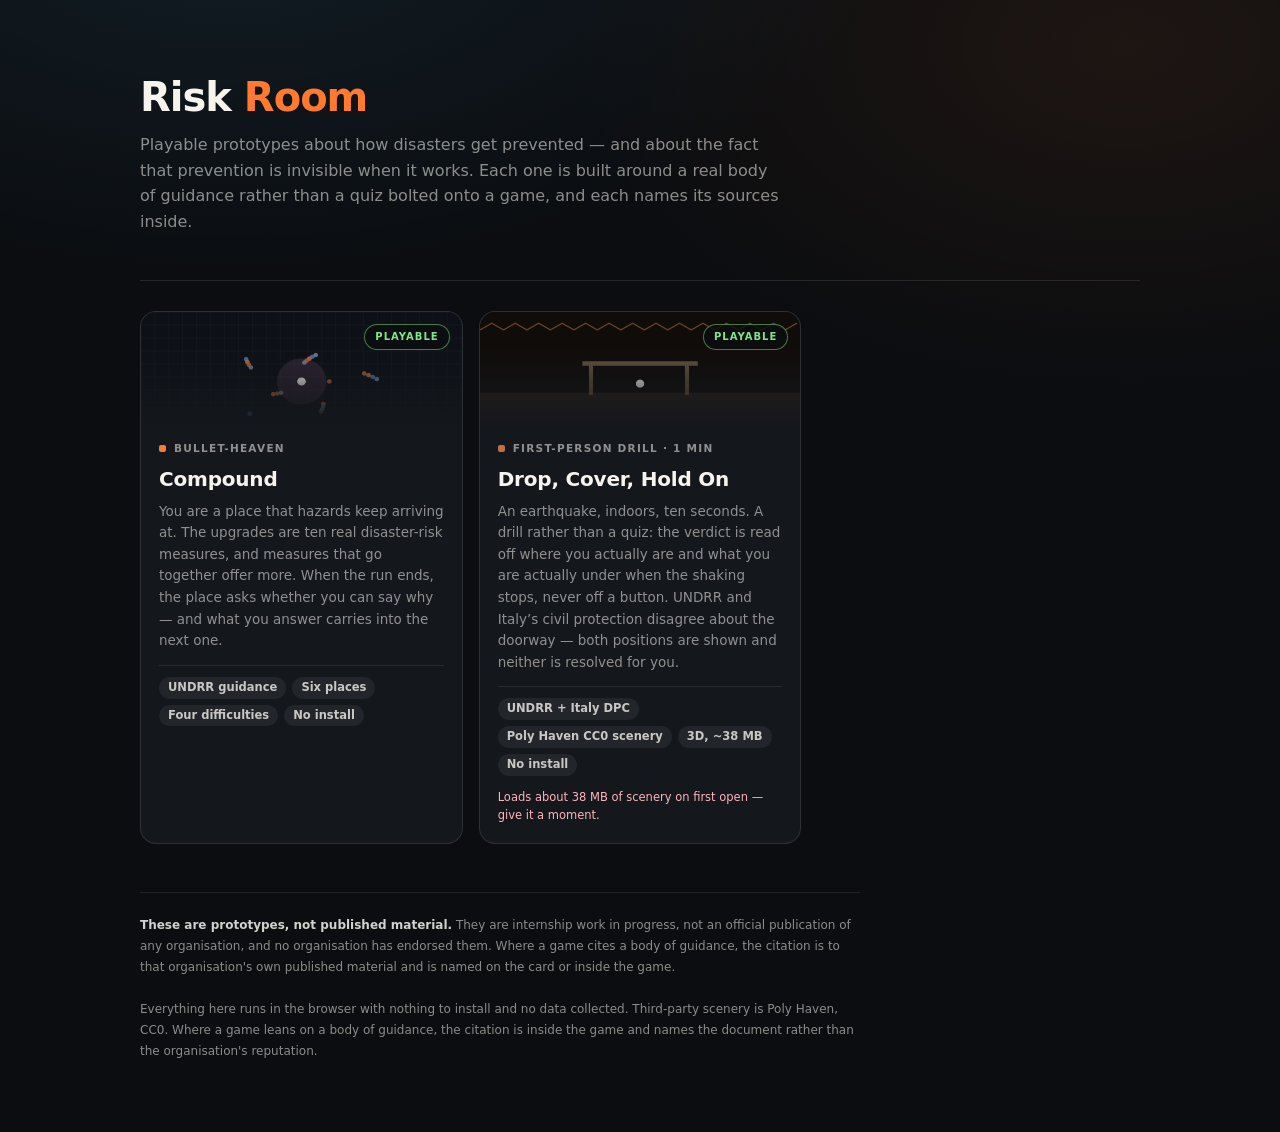
==== index.html @ edeb29f2 "risk room build 2026-09-03" ====
<!doctype html>
<html lang="en">
<head>
<meta charset="utf-8">
<meta name="viewport" content="width=device-width,initial-scale=1">
<title>Risk Room — playable prototypes</title>
<link rel="icon" href="data:,">
<!--
  The collection hub. One screen, one job: pick a game.

  Source of truth for this file is 04_Sandbox/EduGames/ in the workspace repo. The public
  site is a BUILD ARTIFACT assembled by build.ps1 and force-pushed to a throwaway repo —
  the same pattern Watershed used (03_Methodology/Deploy_GitHub_Pages.md). Nothing here is
  edited on the deployed side.

  Adding a game: one entry in GAMES below, one row in build.ps1's $GAMES list. Two kinds of
  row — a prebuilt file to copy, or a project to compile first (build.ps1 handles both).

  The hub itself stays self-contained: no dependencies, no assets, no external requests, and
  card art painted rather than loaded. The GAMES it points at do not have to be — the quake
  prototype ships 38 MB of Poly Haven CC0 scenery, which is fine because that licence permits
  redistribution and it was verified first-hand (ASSET_MANIFEST.md, 2026-08-14).

  Self-contained: no dependencies, no assets, no external requests. Same rule as the games.
-->
<style>
  :root{ --ink:#0b0d10; --paper:#f7f4ee; --accent:#ff7a2f; --dim:rgba(247,244,238,.55) }
  *{box-sizing:border-box;margin:0;padding:0}
  html,body{min-height:100%;background:var(--ink);overflow-x:hidden}
  body{font:15px/1.55 -apple-system,BlinkMacSystemFont,"Segoe UI",system-ui,sans-serif;
    color:var(--paper);padding:0 20px 70px;
    background:
      radial-gradient(1100px 620px at 18% -8%, rgba(87,199,255,.09), transparent 60%),
      radial-gradient(900px 560px at 88% 4%, rgba(255,122,47,.08), transparent 62%),
      var(--ink)}
  .wrap{max-width:1000px;margin:0 auto}

  header{padding:76px 0 12px}
  h1{font-size:40px;letter-spacing:-.025em;font-weight:800;line-height:1.05}
  h1 span{color:var(--accent)}
  .sub{font-size:16px;color:var(--dim);margin-top:14px;max-width:640px;line-height:1.6}
  .rule{height:1px;background:rgba(255,255,255,.10);margin:34px 0 30px}

  /* min(300px,100%) rather than 300px: a fixed minimum cannot shrink, so on a 320px phone
     the track stayed 300 wide, the body padding pushed it past the edge and the page
     scrolled sideways. This lets the track collapse to the container on narrow screens. */
  .grid{display:grid;gap:16px;grid-template-columns:repeat(auto-fill,minmax(min(300px,100%),1fr))}
  .card{display:block;text-decoration:none;color:inherit;position:relative;
    background:#14171c;border:1px solid rgba(255,255,255,.11);border-radius:16px;
    overflow:hidden;transition:transform .12s,border-color .12s,background .12s}
  a.card:hover{transform:translateY(-4px);border-color:var(--accent);background:#191d23}
  .card.soon{opacity:.62}
  .art{height:112px;position:relative;overflow:hidden}
  .art canvas{display:block;width:100%;height:100%}
  .art::after{content:'';position:absolute;inset:0;
    background:linear-gradient(180deg,rgba(20,23,28,0) 30%,rgba(20,23,28,.96) 100%)}
  .body{padding:16px 18px 18px}
  .tag{font-size:10.5px;font-weight:800;letter-spacing:.12em;text-transform:uppercase;
    color:var(--dim);display:flex;gap:8px;align-items:center;margin-bottom:7px}
  .tag i{width:7px;height:7px;border-radius:2px;font-style:normal;flex:none}
  h2{font-size:20px;letter-spacing:-.01em;margin-bottom:6px}
  .card p{font-size:13.5px;color:var(--dim);line-height:1.6}
  .meta{margin-top:13px;padding-top:11px;border-top:1px solid rgba(255,255,255,.09);
    font-size:11.5px;color:var(--dim);display:flex;flex-wrap:wrap;gap:6px}
  .meta b{font-weight:700;padding:2px 9px;border-radius:99px;background:rgba(255,255,255,.08);
    color:var(--paper);opacity:.8}
  .note{margin-top:12px;font-size:11.5px;line-height:1.6;color:#ffb3ba}

  .badge{position:absolute;top:12px;right:12px;z-index:2;font-size:10px;font-weight:800;
    letter-spacing:.1em;text-transform:uppercase;padding:4px 10px;border-radius:99px;
    background:rgba(11,13,16,.82);border:1px solid rgba(255,255,255,.2)}
  .badge.play{color:#7ee787;border-color:rgba(126,231,135,.5)}
  .badge.local{color:#ffd166;border-color:rgba(255,209,102,.45)}

  footer{margin-top:48px;padding-top:22px;border-top:1px solid rgba(255,255,255,.09);
    font-size:12px;color:var(--dim);line-height:1.75;max-width:720px}
  footer b{color:var(--paper);opacity:.85;font-weight:700}
  @media (max-width:600px){
    body{padding:0 14px 48px}
    header{padding:44px 0 10px}
    h1{font-size:28px}
    .sub{font-size:14px}
    .rule{margin:24px 0 22px}
    .art{height:92px}
    h2{font-size:18px}
    footer{font-size:11.5px}
  }
</style>
</head>
<body>
<div class="wrap">
  <header>
    <h1>Risk <span>Room</span></h1>
    <p class="sub">Playable prototypes about how disasters get prevented — and about the fact
      that prevention is invisible when it works. Each one is built around a real body of
      guidance rather than a quiz bolted onto a game, and each names its sources inside.</p>
  </header>
  <div class="rule"></div>
  <div class="grid" id="grid"></div>

  <footer>
    <b>These are prototypes, not published material.</b> They are internship work in
    progress, not an official publication of any organisation, and no organisation has
    endorsed them. Where a game cites a body of guidance, the citation is to that
    organisation's own published material and is named on the card or inside the game.<br><br>
    Everything here runs in the browser with nothing to install and no data collected.
    Third-party scenery is Poly Haven, CC0. Where a game leans on a body of guidance, the
    citation is inside the game and names the document rather than the organisation's
    reputation.
  </footer>
</div>

<script>
(() => {
'use strict'
// One entry per game. `href` is relative because the deployed layout is assembled by
// build.ps1 into exactly this shape; `art` paints the card header so the hub needs no
// image files, same constraint the games hold themselves to.
const GAMES = [
  {
    id: 'compound', href: 'compound/index.html', status: 'play',
    kind: 'Bullet-heaven', col: '#ff7a2f',
    title: 'Compound',
    desc: 'You are a place that hazards keep arriving at. The upgrades are ten real ' +
          'disaster-risk measures, and measures that go together offer more. When the run ' +
          'ends, the place asks whether you can say why — and what you answer carries into ' +
          'the next one.',
    meta: ['UNDRR guidance', 'Six places', 'Four difficulties', 'No install'],
    art: 'compound',
  },
  {
    id: 'quake', href: 'quake/index.html', status: 'play',
    kind: 'First-person drill · 1 min', col: '#c2703f',
    title: 'Drop, Cover, Hold On',
    desc: 'An earthquake, indoors, ten seconds. A drill rather than a quiz: the verdict is ' +
          'read off where you actually are and what you are actually under when the shaking ' +
          'stops, never off a button. UNDRR and Italy\u2019s civil protection disagree about ' +
          'the doorway — both positions are shown and neither is resolved for you.',
    meta: ['UNDRR + Italy DPC', 'Poly Haven CC0 scenery', '3D, ~38 MB', 'No install'],
    note: 'Loads about 38 MB of scenery on first open — give it a moment.',
    art: 'quake',
  },
]

// --- card art, painted rather than loaded -------------------------------------------
// Each one is a glance at the game it fronts: hazards arriving from every side, and a room
// with the table you are supposed to get under.
const PAINT = {
  compound (g, W, H) {
    g.fillStyle = '#0d1117'; g.fillRect(0, 0, W, H)
    g.strokeStyle = 'rgba(255,255,255,.05)'
    for (let x = 0; x < W; x += 26) { g.beginPath(); g.moveTo(x, 0); g.lineTo(x, H); g.stroke() }
    for (let y = 0; y < H; y += 26) { g.beginPath(); g.moveTo(0, y); g.lineTo(W, y); g.stroke() }
    const cx = W / 2, cy = H * 0.62
    g.fillStyle = 'rgba(255,157,226,.13)'
    g.beginPath(); g.arc(cx, cy, 46, 0, 6.283); g.fill()
    const cols = ['#c2703f', '#7f8ea3', '#4f86c6', '#e8763a']
    for (let i = 0; i < 22; i++) {
      const a = i * 1.618 * 3.1, d = 52 + (i * 37 % 96)
      g.fillStyle = cols[i % cols.length]
      g.globalAlpha = .85
      g.beginPath(); g.arc(cx + Math.cos(a) * d, cy + Math.sin(a) * d * .62, 4.4, 0, 6.283); g.fill()
    }
    g.globalAlpha = 1
    g.fillStyle = '#f7f4ee'
    g.beginPath(); g.arc(cx, cy, 8, 0, 6.283); g.fill()
  },
  quake (g, W, H) {
    g.fillStyle = '#100c0a'; g.fillRect(0, 0, W, H)
    g.fillStyle = 'rgba(140,110,80,.22)'
    g.fillRect(0, H * .72, W, H * .28)
    g.fillStyle = 'rgba(190,160,120,.5)'
    g.fillRect(W * .32, H * .44, W * .36, 9)
    g.fillRect(W * .34, H * .48, 8, H * .26)
    g.fillRect(W * .64, H * .48, 8, H * .26)
    g.fillStyle = '#f7f4ee'
    g.beginPath(); g.arc(W * .5, H * .64, 8, 0, 6.283); g.fill()
    g.strokeStyle = 'rgba(196,120,70,.5)'; g.lineWidth = 2.5
    g.beginPath()
    let y = H * .16
    for (let x = 0; x <= W; x += 22) { g.lineTo(x, y); y = y === H * .16 ? H * .1 : H * .16 }
    g.stroke()
  },
}

const grid = document.getElementById('grid')
for (const G of GAMES) {
  const el = document.createElement(G.href ? 'a' : 'div')
  el.className = 'card' + (G.href ? '' : ' soon')
  if (G.href) el.href = G.href
  el.innerHTML =
    `<div class="badge ${G.status === 'play' ? 'play' : 'local'}">` +
      `${G.status === 'play' ? 'Playable' : 'Local only'}</div>` +
    `<div class="art"><canvas width="600" height="224"></canvas></div>` +
    `<div class="body">` +
      `<div class="tag"><i style="background:${G.col}"></i>${G.kind}</div>` +
      `<h2>${G.title}</h2><p>${G.desc}</p>` +
      `<div class="meta">${G.meta.map(m => `<b>${m}</b>`).join('')}</div>` +
      (G.note ? `<div class="note">${G.note}</div>` : '') +
    `</div>`
  grid.appendChild(el)
  const cv = el.querySelector('canvas')
  PAINT[G.art](cv.getContext('2d'), cv.width, cv.height)
}
})()
</script>
</body>
</html>
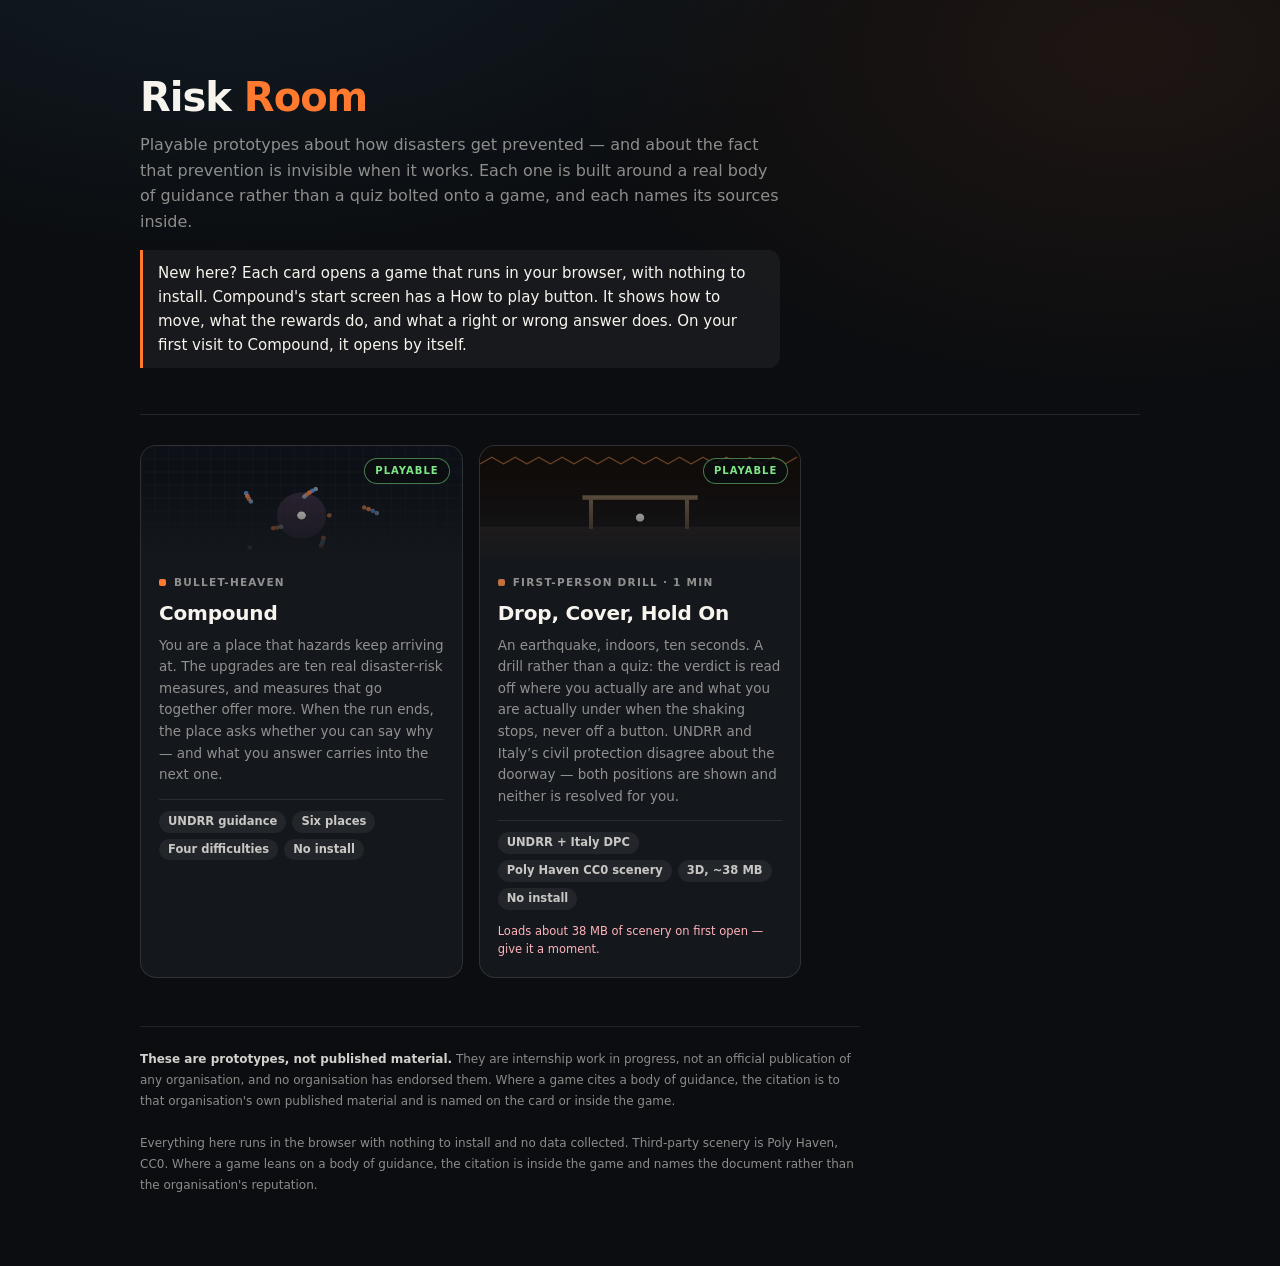
==== commit 2247a9df: "risk room build 2026-09-14" ====
--- a/index.html
+++ b/index.html
@@ -40,6 +40,12 @@
   h1 span{color:var(--accent)}
   .sub{font-size:16px;color:var(--dim);margin-top:14px;max-width:640px;line-height:1.6}
   .rule{height:1px;background:rgba(255,255,255,.10);margin:34px 0 30px}
+  /* New-here block (2026-09-14, accessibility feedback): the first thing someone who has never
+     played a browser game reads. Same measure as .sub, full ink instead of dim, and an accent
+     edge so it is found by shape as well as by colour. */
+  .new{font-size:15px;color:var(--paper);margin-top:16px;max-width:640px;line-height:1.6;
+    padding:11px 15px;border-left:3px solid var(--accent);border-radius:0 12px 12px 0;
+    background:rgba(255,255,255,.05)}
 
   /* min(300px,100%) rather than 300px: a fixed minimum cannot shrink, so on a 320px phone
      the track stayed 300 wide, the body padding pushed it past the edge and the page
@@ -80,6 +86,7 @@
     header{padding:44px 0 10px}
     h1{font-size:28px}
     .sub{font-size:14px}
+    .new{font-size:14px;padding:10px 12px}
     .rule{margin:24px 0 22px}
     .art{height:92px}
     h2{font-size:18px}
@@ -94,6 +101,7 @@
     <p class="sub">Playable prototypes about how disasters get prevented — and about the fact
       that prevention is invisible when it works. Each one is built around a real body of
       guidance rather than a quiz bolted onto a game, and each names its sources inside.</p>
+    <p class="new">New here? Each card opens a game that runs in your browser, with nothing to install. Compound's start screen has a How to play button. It shows how to move, what the rewards do, and what a right or wrong answer does. On your first visit to Compound, it opens by itself.</p>
   </header>
   <div class="rule"></div>
   <div class="grid" id="grid"></div>
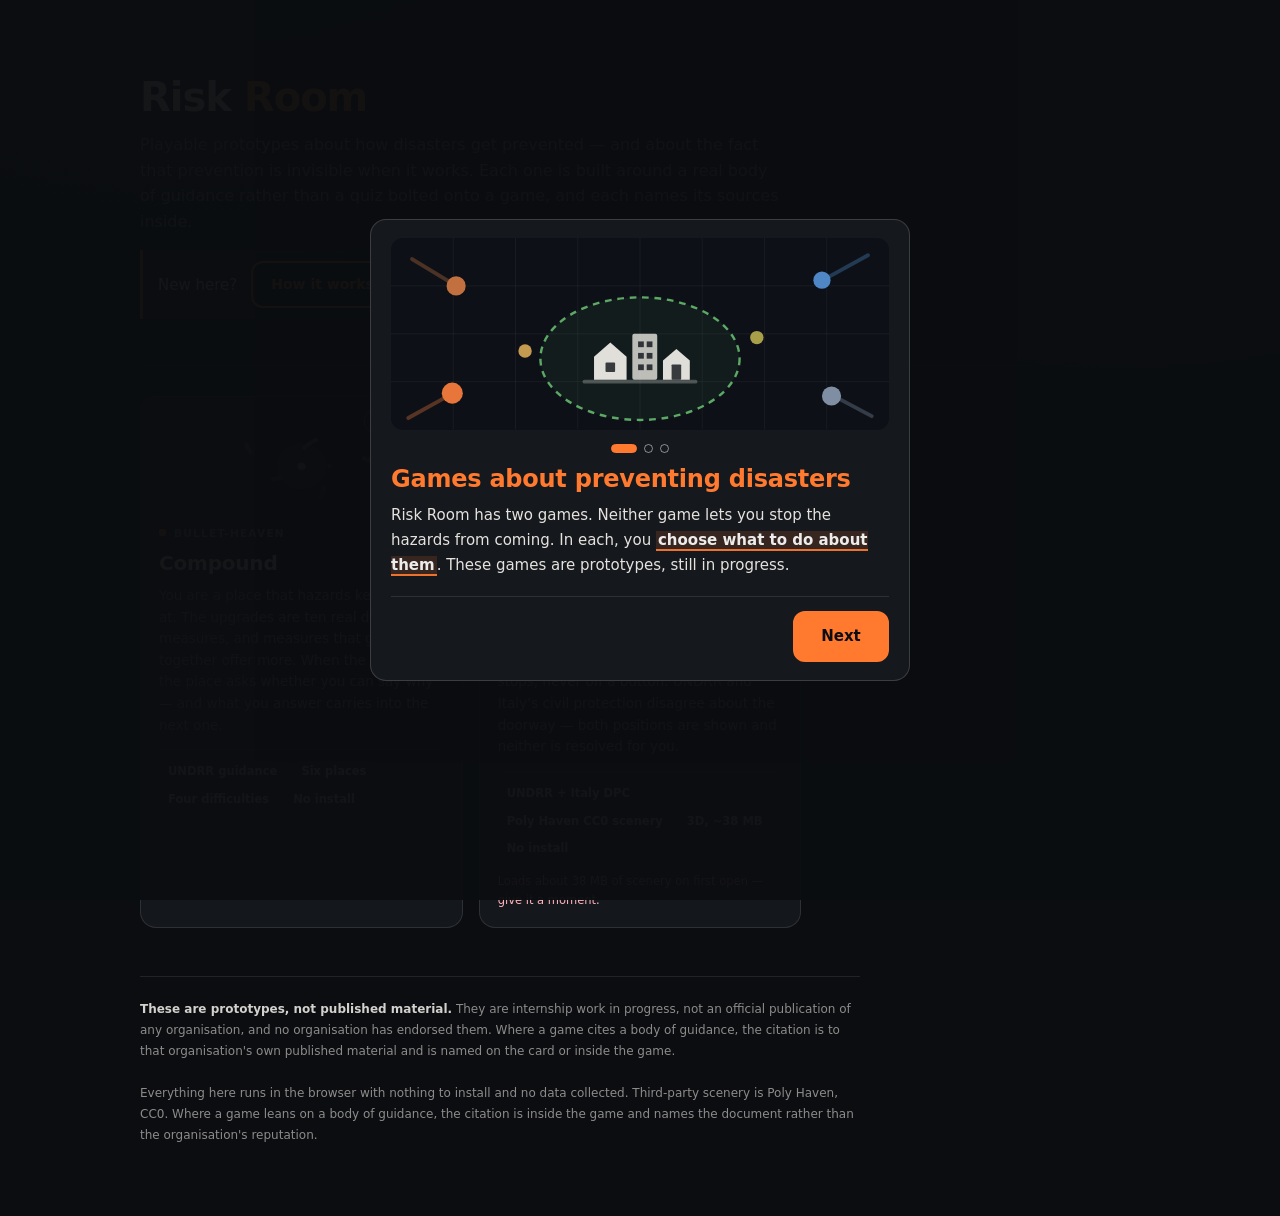
==== commit c143c08d: "risk room build 2026-09-25 (3): hub first-visit intro (three steps, a header button that reopens it)" ====
--- a/index.html
+++ b/index.html
@@ -46,6 +46,61 @@
   .new{font-size:15px;color:var(--paper);margin-top:16px;max-width:640px;line-height:1.6;
     padding:11px 15px;border-left:3px solid var(--accent);border-radius:0 12px 12px 0;
     background:rgba(255,255,255,.05)}
+  /* The intro (2026-09-25): the New-here box now holds one short line and the button that opens the
+     intro again (user decision). A row that wraps under the line on a narrow screen. The button is
+     Compound's How to play button: an accent outline, so it reads as a button by shape too. */
+  .new.introrow{display:flex;flex-wrap:wrap;align-items:center;gap:8px 14px}
+  .introbtn{font:inherit;font-size:14px;font-weight:800;min-height:44px;padding:10px 18px;border-radius:12px;
+    cursor:pointer;color:var(--accent);background:transparent;border:2px solid var(--accent)}
+  .introbtn:hover{background:rgba(255,122,47,.12)}
+
+  /* The intro popup: Compound's How to play panel (Survivors_Proto/index.html, the onboarding CSS),
+     so the site reads as one thing. A direct child of body, over everything; the page behind is inert
+     while it is open and does not scroll. The [hidden] rules are needed because a display:flex rule
+     would otherwise beat the attribute. Nothing is told apart by colour alone: the current step dot is
+     also wider, and the main button is also filled. */
+  html.introopen{overflow:hidden}
+  #intro{position:fixed;inset:0;z-index:50;display:flex;align-items:flex-start;justify-content:center;
+    overflow-y:auto;overscroll-behavior:contain;padding:20px 16px;background:rgba(11,13,16,.96)}
+  #intro[hidden],.introart[hidden],#intro-new[hidden]{display:none}
+  .intropanel{width:100%;max-width:540px;margin:auto;padding:18px 20px 0;border-radius:16px;
+    background:#15181d;border:1px solid rgba(255,255,255,.16)}
+  .introart svg{display:block;width:100%;height:auto;border-radius:12px;background:#0d1117}
+  .introdots{display:flex;gap:7px;justify-content:center;align-items:center;margin:14px 0 12px}
+  .introdots i{display:block;width:9px;height:9px;border-radius:99px;border:1.5px solid rgba(255,255,255,.5)}
+  .introdots i.on{width:26px;background:var(--accent);border-color:var(--accent)}
+  #intro-t{font-size:24px;line-height:1.2;letter-spacing:-.01em;margin:0 0 10px;color:var(--accent)}
+  #intro-t:focus{outline:none}
+  #intro-p{font-size:15px;line-height:1.65;opacity:.92}
+  #intro-p b{font-weight:800;color:#fff;background:rgba(255,122,47,.16);
+    border-bottom:2px solid var(--accent);padding:0 2px}
+  /* The button row sticks to the bottom of the scrolling layer, so the buttons are reachable on a
+     short phone screen without scrolling past the picture first. */
+  .introbar{position:sticky;bottom:0;display:flex;flex-wrap:wrap;gap:10px;justify-content:space-between;
+    align-items:center;margin-top:18px;padding:14px 0 18px;background:#15181d;
+    border-top:1px solid rgba(255,255,255,.10)}
+  .introbar span{display:flex;gap:10px;flex-wrap:wrap;margin-left:auto}
+  .introbar button{font:inherit;font-size:15px;font-weight:800;min-height:48px;min-width:96px;
+    padding:12px 20px;border-radius:12px;cursor:pointer;color:var(--paper);background:transparent;
+    border:1px solid rgba(255,255,255,.28)}
+  .introbar button#intro-next{background:var(--accent);border:2px solid var(--accent);color:#0b0d10}
+  .introbar button:focus-visible,.introbtn:focus-visible{outline:3px solid #fff;outline-offset:2px}
+  /* A short screen, such as a phone on its side: at full size the picture pushed the title under the
+     button row (measured at 667x375). The picture shrinks instead, so the words start above the row. */
+  @media (max-height:500px){
+    #intro{padding-top:10px;padding-bottom:10px}
+    .introart svg{height:88px}
+    .introdots{margin:8px 0}
+  }
+  /* Shorter still, as on most phones held on their side (at 667x375 the last line of the longest step
+     sat under the button row, and at 568x320 under three lines were left for the words), and on a small
+     upright phone with its browser bars showing (about 320x460): the picture goes, the words stay. */
+  @media (max-height:480px){
+    .introart svg{display:none}
+  }
+  /* Read by screen readers, not shown: the step position inside the step title. */
+  .sr{position:absolute;width:1px;height:1px;margin:-1px;padding:0;overflow:hidden;clip:rect(0 0 0 0);
+    white-space:nowrap;border:0}
 
   /* min(300px,100%) rather than 300px: a fixed minimum cannot shrink, so on a 320px phone
      the track stayed 300 wide, the body padding pushed it past the edge and the page
@@ -87,6 +142,11 @@
     h1{font-size:28px}
     .sub{font-size:14px}
     .new{font-size:14px;padding:10px 12px}
+    #intro{padding:12px 10px}
+    .intropanel{padding:14px 14px 0}
+    #intro-t{font-size:20px}
+    #intro-p{font-size:14.5px}
+    .introbar button{flex:1 1 auto}
     .rule{margin:24px 0 22px}
     .art{height:92px}
     h2{font-size:18px}
@@ -101,7 +161,7 @@
     <p class="sub">Playable prototypes about how disasters get prevented — and about the fact
       that prevention is invisible when it works. Each one is built around a real body of
       guidance rather than a quiz bolted onto a game, and each names its sources inside.</p>
-    <p class="new">New here? Each card opens a game that runs in your browser, with nothing to install. Compound's start screen has a How to play button. It shows how to move, what the rewards do, and what a right or wrong answer does. On your first visit to Compound, it opens by itself.</p>
+    <p class="new introrow"><span id="intro-new"></span><button id="intro-open" class="introbtn" type="button"></button></p>
   </header>
   <div class="rule"></div>
   <div class="grid" id="grid"></div>
@@ -116,6 +176,112 @@
     citation is inside the game and names the document rather than the organisation's
     reputation.
   </footer>
+</div>
+
+<!-- The intro (2026-09-25; records in hub_intro_2026-09-25/). Three steps: what Risk Room is
+     about, the games, how it works. Every word in it is filled in from INTRO_COPY in the script. The
+     pictures are decoration for the words beside them, carry no words, and are hidden from screen readers. -->
+<div id="intro" hidden role="dialog" aria-modal="true" aria-labelledby="intro-t" aria-describedby="intro-p">
+  <div class="intropanel">
+    <div class="introart" id="introart0" hidden>
+      <svg viewBox="0 0 520 200" aria-hidden="true" focusable="false">
+        <path d="M0 50H520M0 100H520M0 150H520M65 0V200M130 0V200M195 0V200M260 0V200M325 0V200M390 0V200M455 0V200" stroke="rgba(255,255,255,.05)"/>
+        <!-- a place, a dashed ring around it, and hazards arriving from every side -->
+        <ellipse cx="260" cy="126" rx="104" ry="64" fill="rgba(126,231,135,.05)" stroke="#7ee787" stroke-opacity=".7" stroke-width="2.5" stroke-dasharray="7 6"/>
+        <rect x="200" y="148" width="120" height="4" rx="2" fill="rgba(247,244,238,.25)"/>
+        <path d="M212 148V124l17-15 17 15v24z" fill="#f7f4ee" fill-opacity=".9"/>
+        <rect x="252" y="100" width="26" height="48" rx="2" fill="#f7f4ee" fill-opacity=".75"/>
+        <path d="M284 148V128l14-12 14 12v20z" fill="#f7f4ee" fill-opacity=".9"/>
+        <g fill="#0d1117" fill-opacity=".8">
+          <rect x="224" y="130" width="10" height="10" rx="1"/>
+          <rect x="258" y="108" width="6" height="6"/><rect x="267" y="108" width="6" height="6"/>
+          <rect x="258" y="120" width="6" height="6"/><rect x="267" y="120" width="6" height="6"/>
+          <rect x="258" y="132" width="6" height="6"/><rect x="267" y="132" width="6" height="6"/>
+          <rect x="293" y="132" width="10" height="16" rx="1"/>
+        </g>
+        <g stroke-linecap="round" stroke-width="4" stroke-opacity=".35">
+          <path d="M22 22L60 45" stroke="#c2703f"/><path d="M498 18L458 40" stroke="#4f86c6"/>
+          <path d="M18 188L56 167" stroke="#e8763a"/><path d="M502 186L468 168" stroke="#7f8ea3"/>
+        </g>
+        <circle cx="68" cy="50" r="10" fill="#c2703f"/><circle cx="450" cy="44" r="9" fill="#4f86c6"/>
+        <circle cx="64" cy="162" r="11" fill="#e8763a"/><circle cx="460" cy="165" r="10" fill="#7f8ea3"/>
+        <circle cx="140" cy="118" r="7" fill="#c49a50"/><circle cx="382" cy="104" r="7" fill="#a89f48"/>
+      </svg>
+    </div>
+    <div class="introart" id="introart1" hidden>
+      <svg viewBox="0 0 520 200" aria-hidden="true" focusable="false">
+        <defs>
+          <clipPath id="introclip-c"><rect x="36" y="20" width="206" height="86" rx="8"/></clipPath>
+          <clipPath id="introclip-q"><rect x="278" y="20" width="206" height="86" rx="8"/></clipPath>
+        </defs>
+        <!-- two game cards, each with its own card art from the page (PAINT below) -->
+        <rect x="28" y="12" width="222" height="176" rx="12" fill="#14171c" stroke="rgba(255,255,255,.14)"/>
+        <g clip-path="url(#introclip-c)">
+          <rect x="36" y="20" width="206" height="86" fill="#0d1117"/>
+          <path d="M62 20V106M88 20V106M114 20V106M140 20V106M166 20V106M192 20V106M218 20V106M36 46H242M36 72H242M36 98H242" stroke="rgba(255,255,255,.05)"/>
+          <circle cx="139" cy="66" r="26" fill="rgba(255,157,226,.13)"/>
+          <circle cx="98" cy="46" r="4.4" fill="#c2703f"/><circle cx="182" cy="42" r="4.4" fill="#7f8ea3"/>
+          <circle cx="96" cy="88" r="4.4" fill="#4f86c6"/><circle cx="184" cy="90" r="4.4" fill="#e8763a"/>
+          <circle cx="139" cy="30" r="4.4" fill="#4f86c6"/><circle cx="212" cy="66" r="4.4" fill="#c2703f"/>
+          <circle cx="66" cy="64" r="4.4" fill="#7f8ea3"/><circle cx="150" cy="98" r="4.4" fill="#e8763a"/>
+          <circle cx="139" cy="66" r="7" fill="#f7f4ee"/>
+        </g>
+        <rect x="46" y="118" width="7" height="7" rx="2" fill="#ff7a2f"/><rect x="58" y="119" width="64" height="5" rx="2.5" fill="rgba(255,255,255,.3)"/>
+        <rect x="46" y="134" width="96" height="10" rx="5" fill="rgba(247,244,238,.8)"/>
+        <rect x="46" y="152" width="180" height="5" rx="2.5" fill="rgba(255,255,255,.22)"/><rect x="46" y="162" width="150" height="5" rx="2.5" fill="rgba(255,255,255,.22)"/>
+        <rect x="46" y="175" width="36" height="7" rx="3.5" fill="rgba(255,255,255,.12)"/><rect x="88" y="175" width="36" height="7" rx="3.5" fill="rgba(255,255,255,.12)"/><rect x="130" y="175" width="36" height="7" rx="3.5" fill="rgba(255,255,255,.12)"/>
+        <rect x="270" y="12" width="222" height="176" rx="12" fill="#14171c" stroke="rgba(255,255,255,.14)"/>
+        <g clip-path="url(#introclip-q)">
+          <rect x="278" y="20" width="206" height="86" fill="#100c0a"/>
+          <rect x="278" y="82" width="206" height="24" fill="rgba(140,110,80,.22)"/>
+          <rect x="344" y="58" width="74" height="6" fill="rgba(190,160,120,.6)"/>
+          <rect x="348" y="64" width="5" height="22" fill="rgba(190,160,120,.6)"/><rect x="410" y="64" width="5" height="22" fill="rgba(190,160,120,.6)"/>
+          <circle cx="381" cy="75" r="6" fill="#f7f4ee"/>
+          <path d="M278 34L300 29L322 34L344 29L366 34L388 29L410 34L432 29L454 34L476 29L498 34" fill="none" stroke="rgba(196,120,70,.5)" stroke-width="2"/>
+        </g>
+        <rect x="288" y="118" width="7" height="7" rx="2" fill="#c2703f"/><rect x="300" y="119" width="64" height="5" rx="2.5" fill="rgba(255,255,255,.3)"/>
+        <rect x="288" y="134" width="120" height="10" rx="5" fill="rgba(247,244,238,.8)"/>
+        <rect x="288" y="152" width="180" height="5" rx="2.5" fill="rgba(255,255,255,.22)"/><rect x="288" y="162" width="140" height="5" rx="2.5" fill="rgba(255,255,255,.22)"/>
+        <rect x="288" y="175" width="36" height="7" rx="3.5" fill="rgba(255,255,255,.12)"/><rect x="330" y="175" width="36" height="7" rx="3.5" fill="rgba(255,255,255,.12)"/><rect x="372" y="175" width="36" height="7" rx="3.5" fill="rgba(255,255,255,.12)"/>
+      </svg>
+    </div>
+    <div class="introart" id="introart2" hidden>
+      <svg viewBox="0 0 520 200" aria-hidden="true" focusable="false">
+        <!-- a card being pressed, the game opening in the browser, and keys or a touch screen to play it -->
+        <rect x="24" y="30" width="128" height="140" rx="12" fill="#191d23" stroke="#ff7a2f" stroke-width="2"/>
+        <rect x="32" y="38" width="112" height="54" rx="7" fill="#0d1117"/>
+        <circle cx="88" cy="65" r="15" fill="rgba(255,157,226,.13)"/>
+        <circle cx="62" cy="50" r="3" fill="#c2703f"/><circle cx="116" cy="52" r="3" fill="#4f86c6"/>
+        <circle cx="112" cy="82" r="3" fill="#e8763a"/><circle cx="60" cy="80" r="3" fill="#7f8ea3"/>
+        <circle cx="88" cy="65" r="4.5" fill="#f7f4ee"/>
+        <rect x="36" y="104" width="64" height="8" rx="4" fill="rgba(247,244,238,.8)"/>
+        <rect x="36" y="120" width="100" height="5" rx="2.5" fill="rgba(255,255,255,.22)"/><rect x="36" y="130" width="84" height="5" rx="2.5" fill="rgba(255,255,255,.22)"/>
+        <circle cx="122" cy="142" r="15" fill="none" stroke="rgba(255,255,255,.4)" stroke-width="2" stroke-dasharray="3 4"/>
+        <path d="M122 142v30l8-7 6 13 6-3-6-12h11z" fill="#f7f4ee" stroke="#0b0d10" stroke-width="1.5" stroke-linejoin="round"/>
+        <path d="M162 100h28M182 92l9 8-9 8" fill="none" stroke="rgba(255,255,255,.4)" stroke-width="2.5" stroke-linecap="round" stroke-linejoin="round"/>
+        <rect x="202" y="40" width="140" height="120" rx="10" fill="#15181d" stroke="rgba(255,255,255,.25)"/>
+        <path d="M202 62h140" stroke="rgba(255,255,255,.15)"/>
+        <circle cx="214" cy="51" r="3.5" fill="rgba(255,255,255,.35)"/><circle cx="226" cy="51" r="3.5" fill="rgba(255,255,255,.35)"/><circle cx="238" cy="51" r="3.5" fill="rgba(255,255,255,.35)"/>
+        <circle cx="272" cy="111" r="28" fill="rgba(255,122,47,.12)"/>
+        <path d="M262 96l24 15-24 15z" fill="#ff7a2f"/>
+        <g fill="rgba(255,255,255,.14)">
+          <rect x="402" y="66" width="26" height="26" rx="6"/>
+          <rect x="372" y="96" width="26" height="26" rx="6"/><rect x="402" y="96" width="26" height="26" rx="6"/><rect x="432" y="96" width="26" height="26" rx="6"/>
+        </g>
+        <rect x="470" y="60" width="38" height="80" rx="8" fill="#15181d" stroke="rgba(255,255,255,.45)" stroke-width="2"/>
+        <rect x="475" y="70" width="28" height="58" rx="3" fill="#0d1117"/>
+        <path d="M482 122q1-12 7-24" fill="none" stroke="rgba(255,255,255,.4)" stroke-width="2" stroke-dasharray="2 4" stroke-linecap="round"/>
+        <circle cx="489" cy="96" r="7" fill="rgba(255,255,255,.3)" stroke="rgba(255,255,255,.75)" stroke-width="1.5"/>
+      </svg>
+    </div>
+    <div class="introdots" aria-hidden="true"><i></i><i></i><i></i></div>
+    <h2 id="intro-t" tabindex="-1"><span class="sr" id="intro-n"></span> <span id="intro-tt"></span></h2>
+    <p id="intro-p"></p>
+    <div class="introbar">
+      <button id="intro-back" type="button"></button>
+      <span><button id="intro-skip" type="button"></button><button id="intro-next" type="button"></button></span>
+    </div>
+  </div>
 </div>
 
 <script>
@@ -210,6 +376,157 @@
   const cv = el.querySelector('canvas')
   PAINT[G.art](cv.getContext('2d'), cv.width, cv.height)
 }
+
+// --- the intro (2026-09-25) ---------------------------------------------------------
+// Three steps: what Risk Room is about, the games, how it works. The pattern is Compound's How to play
+// (Survivors_Proto/index.html, "how-to-play overlay (S3)"): on a first visit it opens by itself with no
+// Skip and no Escape, the page behind is inert, and the finishing button on the last step is the only
+// thing that marks it seen (user decision 2026-09-25: a first visit closes only at the end). Back stays available. From the
+// header button it opens with Skip and Escape, and every close only closes.
+//
+// The copy, one entry per row id. Plain JSON between the two markers, so a script can read it back out of
+// the page. Steps 1 and 2 name the games and say how many there are, and step 3 states their controls:
+// adding a game to GAMES means redrafting all three.
+/* INTRO_COPY:BEGIN */
+const INTRO_COPY = {
+  "HI.1.title": "Games about preventing disasters",
+  "HI.1.body": "Risk Room has two games. Neither game lets you stop the hazards from coming. In each, you choose what to do about them. These games are prototypes, still in progress.",
+  "HI.1.bold": "choose what to do about them",
+  "HI.2.title": "The two games",
+  "HI.2.body": "Compound: you are a place that hazards keep arriving at. You pick which measures to take, and can answer questions after the run. Drop, Cover, Hold On: an earthquake, indoors. First you decide what some signs are actually worth. Then you fix things in the room, find a safe place, and get out.",
+  "HI.2.bold": "",
+  "HI.3.title": "How to start a game",
+  "HI.3.body": "Each card opens a game. Move with the arrow keys or W, A, S and D. On a touch screen, drag on the left half to move. Drop, Cover, Hold On: look around with the mouse, or by dragging on the right half. Open this again with the How it works button at the top.",
+  "HI.3.bold": "Each card opens a game",
+  "HI.btn.next": "Next",
+  "HI.btn.back": "Back",
+  "HI.btn.skip": "Skip",
+  "HI.btn.done": "Choose a game",
+  "HI.open": "How it works",
+  "HI.new": "New here?",
+  "HI.pos": "Step {n} of {total}:"
+}
+/* INTRO_COPY:END */
+const INTRO_STEPS = ['HI.1', 'HI.2', 'HI.3']
+// Its own key. The hub and Compound share one origin, and Compound's is compoundOnboardV1. Storage that is
+// absent or throws falls back to memory, so the intro then opens once per page load and never loops.
+const INTRO_KEY = 'riskroomIntroV1'
+let introMem = false, introStep = 0, introMandatory = false, introHeld = null
+function introSeen() {
+  if (introMem) return true
+  try { return localStorage.getItem(INTRO_KEY) === '1' } catch (e) { return false }
+}
+function introMark() {
+  introMem = true
+  try { localStorage.setItem(INTRO_KEY, '1') } catch (e) {}
+}
+const $ = id => document.getElementById(id)
+const wrap = document.querySelector('.wrap')
+function introOpen(mandatory) {
+  introMandatory = mandatory; introStep = 0; introHeld = null
+  $('intro').hidden = false
+  $('intro').scrollTop = 0
+  // Filled before the page behind is locked: if filling ever failed, introRender closes the popup and
+  // the page stays usable, instead of going inert behind a broken layer.
+  if (!introRender()) return
+  wrap.inert = true
+  document.documentElement.classList.add('introopen')
+}
+function introRender() {
+  try {
+    const id = INTRO_STEPS[introStep], C = INTRO_COPY
+    // The step position is read out with the title and hidden on screen, where the dots carry it.
+    $('intro-n').textContent = (C['HI.pos'] || '').replace('{n}', introStep + 1).replace('{total}', INTRO_STEPS.length)
+    $('intro-tt').textContent = C[id + '.title']
+    // The step's one bold phrase, found as a substring rather than by position, so a revised row that
+    // drops it loses the bold instead of bolding the wrong words.
+    const p = $('intro-p'), body = C[id + '.body'], bold = C[id + '.bold'], at = bold ? body.indexOf(bold) : -1
+    if (at < 0) p.textContent = body
+    else {
+      const b = document.createElement('b'); b.textContent = bold
+      p.textContent = ''; p.append(body.slice(0, at), b, body.slice(at + bold.length))
+    }
+    for (let i = 0; i < INTRO_STEPS.length; i++) $('introart' + i).hidden = i !== introStep
+    document.querySelectorAll('.introdots i').forEach((d, i) => d.classList.toggle('on', i === introStep))
+    const back = $('intro-back'), skip = $('intro-skip'), next = $('intro-next')
+    // Back leaves the layout on step 1 instead of staying as an invisible slot: on a narrow phone that
+    // slot wrapped onto a row of its own and left an empty band in the button row.
+    back.textContent = C['HI.btn.back']; back.hidden = !introStep
+    skip.textContent = C['HI.btn.skip']; skip.hidden = introMandatory
+    next.textContent = introStep === INTRO_STEPS.length - 1 ? C['HI.btn.done'] : C['HI.btn.next']
+  } catch (err) {
+    introClose(false)                    // never leave a visitor behind a broken popup
+    return false
+  }
+  // Blur first. A step changed by Enter on the title or by the arrows would otherwise focus a title that
+  // already has focus: no focus event fires, and a screen reader may not read out the new step.
+  const t = $('intro-t'); t.blur(); t.focus()
+  return true
+}
+function introGo(d) {
+  const n = introStep + d
+  if (n < 0 || n >= INTRO_STEPS.length) return
+  introStep = n; introRender()
+}
+function introClose(finished) {
+  if (finished) introMark()
+  $('intro').hidden = true
+  wrap.inert = false
+  document.documentElement.classList.remove('introopen')
+  introMandatory = false
+  // The finishing button leads to the games, so focus goes to the first game card. Skip and Escape go
+  // back to the button that opened the popup.
+  const first = finished && document.querySelector('#grid a.card')
+  ;(first || $('intro-open')).focus()
+}
+$('intro-next').onclick = () => { if (introStep < INTRO_STEPS.length - 1) introGo(1); else introClose(true) }
+$('intro-back').onclick = () => introGo(-1)
+$('intro-skip').onclick = () => { if (!introMandatory) introClose(false) }
+$('intro-open').onclick = () => introOpen(false)
+$('intro-open').textContent = INTRO_COPY['HI.open']
+if (INTRO_COPY['HI.new']) $('intro-new').textContent = INTRO_COPY['HI.new']
+else $('intro-new').hidden = true
+
+// Keyboard, as in Compound: Tab stays inside, the arrows step, Escape closes unless this is the first
+// visit, and Enter or Space presses the focused button once - a held key repeats neither through the
+// steps nor past the close. With the title focused (where each step puts focus), Enter means the main
+// button.
+addEventListener('keydown', e => {
+  if ($('intro').hidden) {
+    // The key that closed the popup may still be held down. Its repeats must not press whatever has focus
+    // now: the first game card would open, or the header button would open the popup again.
+    if (introHeld === e.key) e.preventDefault()
+    return
+  }
+  // Shortcuts with Ctrl, Alt or Cmd are left to the browser. Cmd+Enter used to close the popup, and some
+  // browsers send no key release for a key let go while Cmd is held, which left that key swallowed once.
+  if (e.ctrlKey || e.altKey || e.metaKey) return
+  const k = e.key
+  if (k === 'Tab') { introTrap(e); return }
+  if (!['Enter', ' ', 'Escape', 'ArrowLeft', 'ArrowRight'].includes(k)) return
+  e.preventDefault()
+  if (e.repeat) return
+  if (k === 'Escape') { if (!introMandatory) introClose(false) }
+  else if (k === 'ArrowRight') introGo(1)
+  else if (k === 'ArrowLeft') introGo(-1)
+  else {
+    const a = document.activeElement
+    if (a && a.tagName === 'BUTTON' && $('intro').contains(a)) a.click()
+    else if (k === 'Enter') $('intro-next').click()
+  }
+  if ($('intro').hidden) introHeld = k
+})
+addEventListener('keyup', e => { if (introHeld === e.key) { e.preventDefault(); introHeld = null } })
+addEventListener('blur', () => { introHeld = null })
+function introTrap(e) {
+  const f = [...$('intro').querySelectorAll('button')].filter(b => !b.hidden && b.style.visibility !== 'hidden')
+  if (!f.length) return
+  e.preventDefault()
+  const i = f.indexOf(document.activeElement)
+  f[i < 0 ? (e.shiftKey ? f.length - 1 : 0) : (i + (e.shiftKey ? -1 : 1) + f.length) % f.length].focus()
+}
+
+if (!introSeen()) introOpen(true)
 })()
 </script>
 </body>
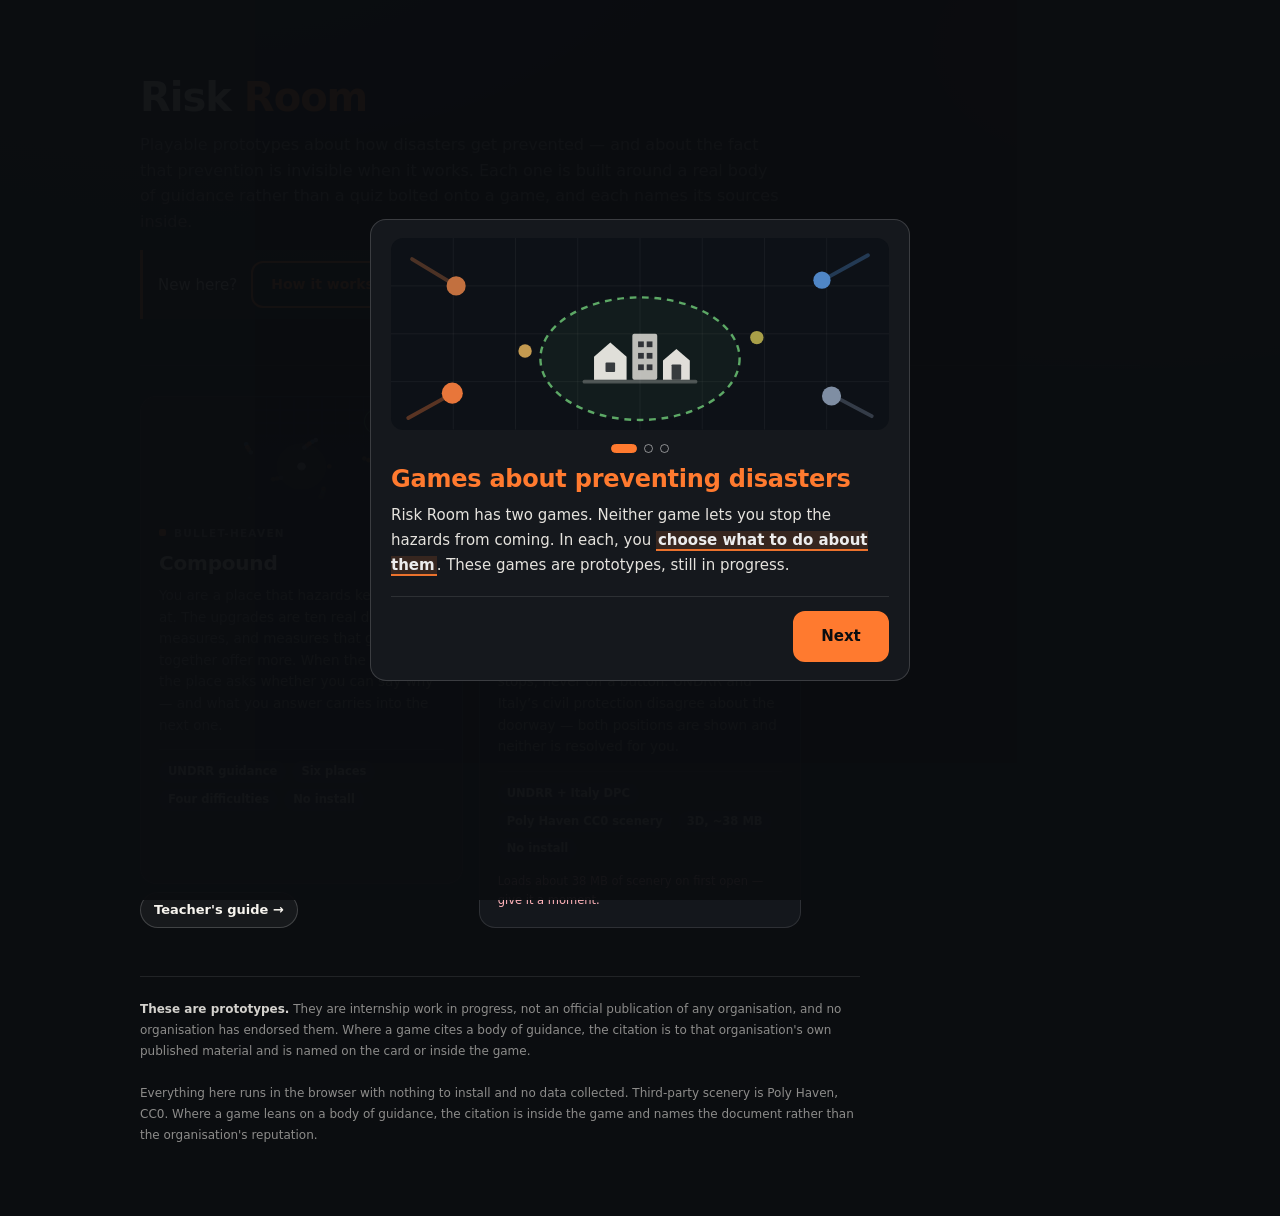
==== commit 9680ac66: "risk room build 2026-10-16: the Compound teacher's guide at compound/guide/ and a link to it under t" ====
--- a/index.html
+++ b/index.html
@@ -111,6 +111,14 @@
     overflow:hidden;transition:transform .12s,border-color .12s,background .12s}
   a.card:hover{transform:translateY(-4px);border-color:var(--accent);background:#191d23}
   .card.soon{opacity:.62}
+  /* A card's extra link sits under the card, not inside it: the card is itself one link, and a link cannot hold
+     another. The wrapper is the grid item; the card fills the cell above its link, so a card with a link ends higher
+     than a card without one in the same row. */
+  .cardwrap{display:flex;flex-direction:column;gap:8px}
+  .cardwrap>.card{flex:1}
+  .guidelink{align-self:flex-start;font-size:13px;font-weight:700;color:var(--paper);text-decoration:none;
+    padding:7px 13px;border-radius:99px;border:1px solid rgba(255,255,255,.18);background:rgba(255,255,255,.05)}
+  .guidelink:hover,.guidelink:focus-visible{border-color:var(--accent);color:var(--accent)}
   .art{height:112px;position:relative;overflow:hidden}
   .art canvas{display:block;width:100%;height:100%}
   .art::after{content:'';position:absolute;inset:0;
@@ -167,7 +175,7 @@
   <div class="grid" id="grid"></div>
 
   <footer>
-    <b>These are prototypes, not published material.</b> They are internship work in
+    <b>These are prototypes.</b> They are internship work in
     progress, not an official publication of any organisation, and no organisation has
     endorsed them. Where a game cites a body of guidance, the citation is to that
     organisation's own published material and is named on the card or inside the game.<br><br>
@@ -301,6 +309,8 @@
           'the next one.',
     meta: ['UNDRR guidance', 'Six places', 'Four difficulties', 'No install'],
     art: 'compound',
+    // The label is the guide's own title words; the path names index.html so the hub still works opened from disk.
+    guide: { href: 'compound/guide/index.html', label: 'Teacher\'s guide' },
   },
   {
     id: 'quake', href: 'quake/index.html', status: 'play',
@@ -372,7 +382,17 @@
       `<div class="meta">${G.meta.map(m => `<b>${m}</b>`).join('')}</div>` +
       (G.note ? `<div class="note">${G.note}</div>` : '') +
     `</div>`
-  grid.appendChild(el)
+  const wrap = document.createElement('div')
+  wrap.className = 'cardwrap'
+  wrap.appendChild(el)
+  if (G.guide) {
+    const gl = document.createElement('a')
+    gl.className = 'guidelink'
+    gl.href = G.guide.href
+    gl.innerHTML = `${G.guide.label} <span aria-hidden="true">&rarr;</span>`
+    wrap.appendChild(gl)
+  }
+  grid.appendChild(wrap)
   const cv = el.querySelector('canvas')
   PAINT[G.art](cv.getContext('2d'), cv.width, cv.height)
 }
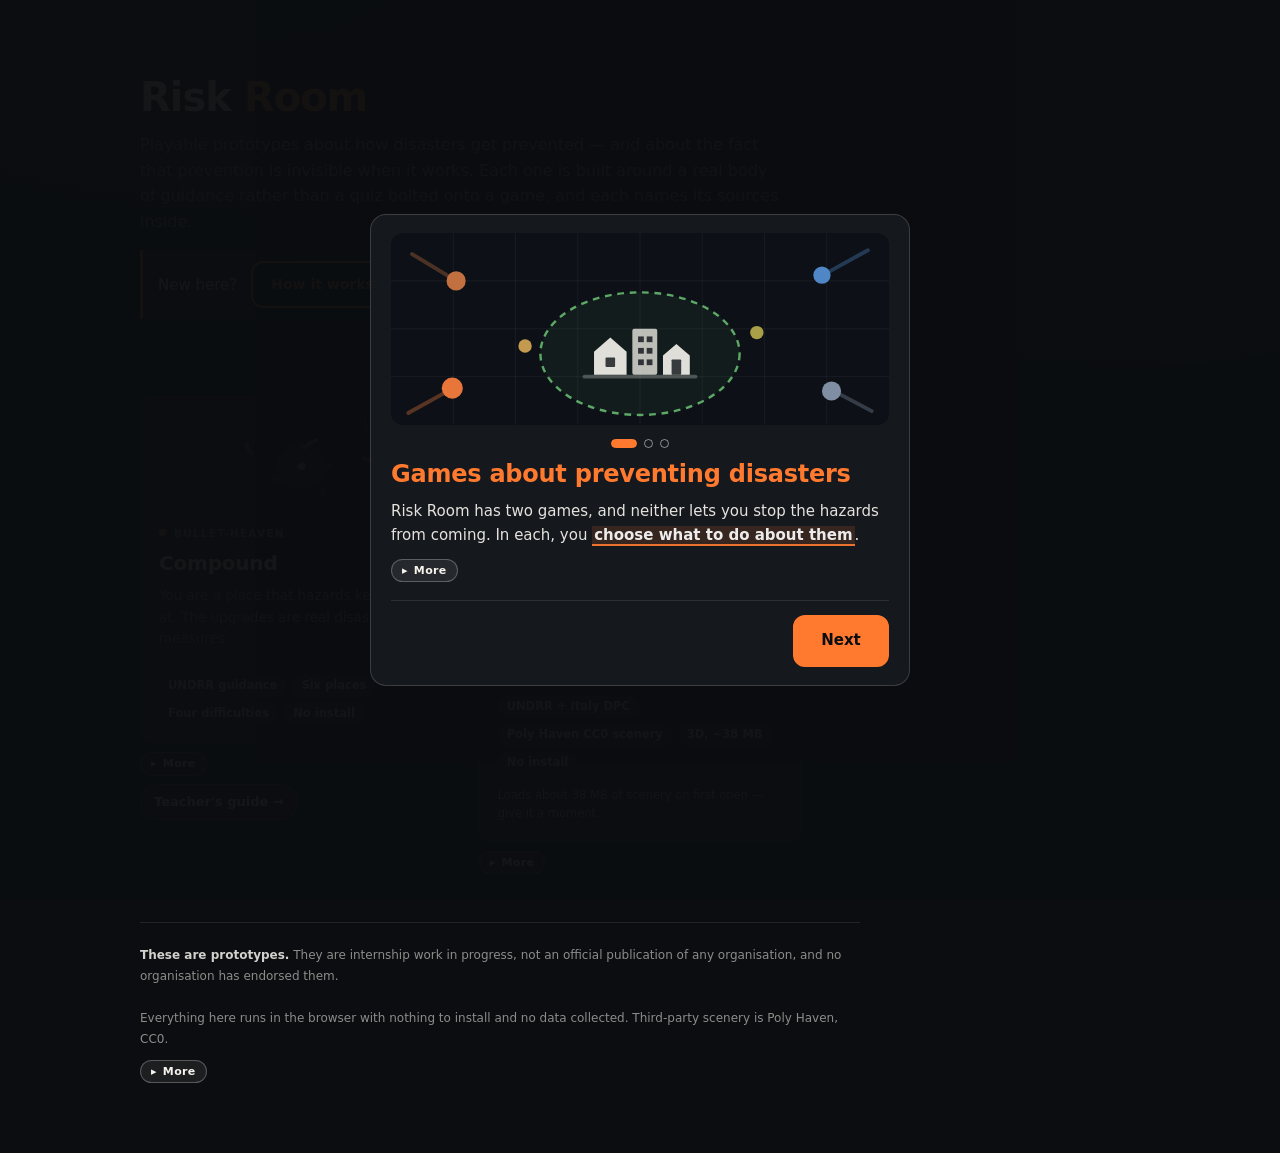
==== commit d4f3c6be: "Risk Room text round C (gate-passed): the hub and Drop, Cover, Hold On - short defaults with the old" ====
--- a/index.html
+++ b/index.html
@@ -8,18 +8,17 @@
 <!--
   The collection hub. One screen, one job: pick a game.
 
-  Source of truth for this file is 04_Sandbox/EduGames/ in the workspace repo. The public
-  site is a BUILD ARTIFACT assembled by build.ps1 and force-pushed to a throwaway repo —
-  the same pattern Watershed used (03_Methodology/Deploy_GitHub_Pages.md). Nothing here is
+  Source of truth for this file is the workspace repo. The public
+  site is a BUILD ARTIFACT assembled and force-pushed to a throwaway repo. Nothing here is
   edited on the deployed side.
 
-  Adding a game: one entry in GAMES below, one row in build.ps1's $GAMES list. Two kinds of
-  row — a prebuilt file to copy, or a project to compile first (build.ps1 handles both).
+  Adding a game: one entry in GAMES below, one row in $GAMES list. Two kinds of
+  row — a prebuilt file to copy, or a project to compile first.
 
   The hub itself stays self-contained: no dependencies, no assets, no external requests, and
   card art painted rather than loaded. The GAMES it points at do not have to be — the quake
   prototype ships 38 MB of Poly Haven CC0 scenery, which is fine because that licence permits
-  redistribution and it was verified first-hand (ASSET_MANIFEST.md, 2026-08-14).
+  redistribution and it was verified first-hand.
 
   Self-contained: no dependencies, no assets, no external requests. Same rule as the games.
 -->
@@ -40,21 +39,21 @@
   h1 span{color:var(--accent)}
   .sub{font-size:16px;color:var(--dim);margin-top:14px;max-width:640px;line-height:1.6}
   .rule{height:1px;background:rgba(255,255,255,.10);margin:34px 0 30px}
-  /* New-here block (2026-09-14, accessibility feedback): the first thing someone who has never
+  /* New-here block: the first thing someone who has never
      played a browser game reads. Same measure as .sub, full ink instead of dim, and an accent
      edge so it is found by shape as well as by colour. */
   .new{font-size:15px;color:var(--paper);margin-top:16px;max-width:640px;line-height:1.6;
     padding:11px 15px;border-left:3px solid var(--accent);border-radius:0 12px 12px 0;
     background:rgba(255,255,255,.05)}
-  /* The intro (2026-09-25): the New-here box now holds one short line and the button that opens the
-     intro again (user decision). A row that wraps under the line on a narrow screen. The button is
+  /* The intro: the New-here box now holds one short line and the button that opens the
+     intro again. A row that wraps under the line on a narrow screen. The button is
      Compound's How to play button: an accent outline, so it reads as a button by shape too. */
   .new.introrow{display:flex;flex-wrap:wrap;align-items:center;gap:8px 14px}
   .introbtn{font:inherit;font-size:14px;font-weight:800;min-height:44px;padding:10px 18px;border-radius:12px;
     cursor:pointer;color:var(--accent);background:transparent;border:2px solid var(--accent)}
   .introbtn:hover{background:rgba(255,122,47,.12)}
 
-  /* The intro popup: Compound's How to play panel (Survivors_Proto/index.html, the onboarding CSS),
+  /* The intro popup: Compound's How to play panel (the onboarding CSS),
      so the site reads as one thing. A direct child of body, over everything; the page behind is inert
      while it is open and does not scroll. The [hidden] rules are needed because a display:flex rule
      would otherwise beat the attribute. Nothing is told apart by colour alone: the current step dot is
@@ -72,7 +71,7 @@
   #intro-t{font-size:24px;line-height:1.2;letter-spacing:-.01em;margin:0 0 10px;color:var(--accent)}
   #intro-t:focus{outline:none}
   #intro-p{font-size:15px;line-height:1.65;opacity:.92}
-  #intro-p b{font-weight:800;color:#fff;background:rgba(255,122,47,.16);
+  #intro-p b,#intro-full b{font-weight:800;color:#fff;background:rgba(255,122,47,.16);
     border-bottom:2px solid var(--accent);padding:0 2px}
   /* The button row sticks to the bottom of the scrolling layer, so the buttons are reachable on a
      short phone screen without scrolling past the picture first. */
@@ -105,15 +104,14 @@
   /* min(300px,100%) rather than 300px: a fixed minimum cannot shrink, so on a 320px phone
      the track stayed 300 wide, the body padding pushed it past the edge and the page
      scrolled sideways. This lets the track collapse to the container on narrow screens. */
-  .grid{display:grid;gap:16px;grid-template-columns:repeat(auto-fill,minmax(min(300px,100%),1fr))}
+  .grid{display:grid;gap:16px;align-items:start;grid-template-columns:repeat(auto-fill,minmax(min(300px,100%),1fr))}
   .card{display:block;text-decoration:none;color:inherit;position:relative;
     background:#14171c;border:1px solid rgba(255,255,255,.11);border-radius:16px;
     overflow:hidden;transition:transform .12s,border-color .12s,background .12s}
   a.card:hover{transform:translateY(-4px);border-color:var(--accent);background:#191d23}
   .card.soon{opacity:.62}
   /* A card's extra link sits under the card, not inside it: the card is itself one link, and a link cannot hold
-     another. The wrapper is the grid item; the card fills the cell above its link, so a card with a link ends higher
-     than a card without one in the same row. */
+     another. The wrapper is the grid item. */
   .cardwrap{display:flex;flex-direction:column;gap:8px}
   .cardwrap>.card{flex:1}
   .guidelink{align-self:flex-start;font-size:13px;font-weight:700;color:var(--paper);text-decoration:none;
@@ -160,6 +158,18 @@
     h2{font-size:18px}
     footer{font-size:11.5px}
   }
+  .fold-t{display:inline-flex;align-items:center;gap:6px;padding:3px 10px;font:inherit;font-size:11px;font-weight:700;
+    letter-spacing:.03em;line-height:1.4;color:var(--paper);background:rgba(255,255,255,.07);border:1px solid rgba(255,255,255,.25);
+    border-radius:99px;cursor:pointer}
+  .fold-t:hover{background:rgba(255,255,255,.14)}
+  .fold-t:focus-visible{outline:2px solid #fff;outline-offset:2px}
+  .fold-t[hidden],.fold-b[hidden]{display:none}
+  @media (pointer:coarse){.fold-t{min-height:32px;padding:5px 13px;font-size:12px}}
+  .cardfold{align-self:flex-start}
+  #intro-fold{margin-top:10px}
+  #intro-full{font-size:15px;line-height:1.65;opacity:.92}
+  @media (max-width:600px){ #intro-full{font-size:14.5px} }
+  .footfold{margin-top:10px}
 </style>
 </head>
 <body>
@@ -175,6 +185,9 @@
   <div class="grid" id="grid"></div>
 
   <footer>
+    <div id="footshort"><b>These are prototypes.</b> They are internship work in progress, not an official publication of any organisation, and no organisation has endorsed them.<br><br>
+    Everything here runs in the browser with nothing to install and no data collected. Third-party scenery is Poly Haven, CC0.</div>
+    <div class="fold-b" id="footmore" hidden>
     <b>These are prototypes.</b> They are internship work in
     progress, not an official publication of any organisation, and no organisation has
     endorsed them. Where a game cites a body of guidance, the citation is to that
@@ -183,10 +196,12 @@
     Third-party scenery is Poly Haven, CC0. Where a game leans on a body of guidance, the
     citation is inside the game and names the document rather than the organisation's
     reputation.
+    </div>
+    <div class="fold footfold"><button type="button" class="fold-t" id="footmore-t" aria-expanded="false" aria-controls="footmore" data-short="footshort"><span aria-hidden="true">&#9656;</span> More</button></div>
   </footer>
 </div>
 
-<!-- The intro (2026-09-25; records in hub_intro_2026-09-25/). Three steps: what Risk Room is
+<!-- The intro. Three steps: what Risk Room is
      about, the games, how it works. Every word in it is filled in from INTRO_COPY in the script. The
      pictures are decoration for the words beside them, carry no words, and are hidden from screen readers. -->
 <div id="intro" hidden role="dialog" aria-modal="true" aria-labelledby="intro-t" aria-describedby="intro-p">
@@ -285,6 +300,8 @@
     <div class="introdots" aria-hidden="true"><i></i><i></i><i></i></div>
     <h2 id="intro-t" tabindex="-1"><span class="sr" id="intro-n"></span> <span id="intro-tt"></span></h2>
     <p id="intro-p"></p>
+    <p class="fold-b" id="intro-full" hidden></p>
+    <div class="fold" id="intro-fold"><button type="button" class="fold-t" id="intro-more" aria-expanded="false" aria-controls="intro-full" data-short="intro-p"><span aria-hidden="true">&#9656;</span> More</button></div>
     <div class="introbar">
       <button id="intro-back" type="button"></button>
       <span><button id="intro-skip" type="button"></button><button id="intro-next" type="button"></button></span>
@@ -295,8 +312,8 @@
 <script>
 (() => {
 'use strict'
-// One entry per game. `href` is relative because the deployed layout is assembled by
-// build.ps1 into exactly this shape; `art` paints the card header so the hub needs no
+// One entry per game. `href` is relative because the deployed layout is assembled
+// into exactly this shape; `art` paints the card header so the hub needs no
 // image files, same constraint the games hold themselves to.
 const GAMES = [
   {
@@ -307,6 +324,7 @@
           'disaster-risk measures, and measures that go together offer more. When the run ' +
           'ends, the place asks whether you can say why — and what you answer carries into ' +
           'the next one.',
+    descShort: 'You are a place that hazards keep arriving at. The upgrades are real disaster-risk measures.',
     meta: ['UNDRR guidance', 'Six places', 'Four difficulties', 'No install'],
     art: 'compound',
     // The label is the guide's own title words; the path names index.html so the hub still works opened from disk.
@@ -320,6 +338,7 @@
           'read off where you actually are and what you are actually under when the shaking ' +
           'stops, never off a button. UNDRR and Italy\u2019s civil protection disagree about ' +
           'the doorway — both positions are shown and neither is resolved for you.',
+    descShort: 'An earthquake, indoors, ten seconds. A drill rather than a quiz: the verdict is read off where you are when the shaking stops.',
     meta: ['UNDRR + Italy DPC', 'Poly Haven CC0 scenery', '3D, ~38 MB', 'No install'],
     note: 'Loads about 38 MB of scenery on first open — give it a moment.',
     art: 'quake',
@@ -367,6 +386,15 @@
   },
 }
 
+function foldSet(btn, open) {
+  btn.setAttribute('aria-expanded', open ? 'true' : 'false')
+  btn.firstElementChild.innerHTML = open ? '&#9662;' : '&#9656;'
+  document.getElementById(btn.getAttribute('aria-controls')).hidden = !open
+  if (btn.dataset.short) document.getElementById(btn.dataset.short).hidden = open
+}
+function foldToggle(btn) { foldSet(btn, btn.getAttribute('aria-expanded') !== 'true') }
+document.getElementById('footmore-t').onclick = e => foldToggle(e.currentTarget)
+
 const grid = document.getElementById('grid')
 for (const G of GAMES) {
   const el = document.createElement(G.href ? 'a' : 'div')
@@ -378,13 +406,21 @@
     `<div class="art"><canvas width="600" height="224"></canvas></div>` +
     `<div class="body">` +
       `<div class="tag"><i style="background:${G.col}"></i>${G.kind}</div>` +
-      `<h2>${G.title}</h2><p>${G.desc}</p>` +
+      `<h2 id="cardtitle-${G.id}">${G.title}</h2>` +
+      (G.descShort ? `<p id="cardshort-${G.id}">${G.descShort}</p><p class="fold-b" id="cardmore-${G.id}" hidden>${G.desc}</p>` : `<p>${G.desc}</p>`) +
       `<div class="meta">${G.meta.map(m => `<b>${m}</b>`).join('')}</div>` +
       (G.note ? `<div class="note">${G.note}</div>` : '') +
     `</div>`
   const wrap = document.createElement('div')
   wrap.className = 'cardwrap'
   wrap.appendChild(el)
+  if (G.descShort) {
+    const fd = document.createElement('div')
+    fd.className = 'fold cardfold'
+    fd.innerHTML = `<button type="button" class="fold-t" id="cardmore-t-${G.id}" aria-expanded="false" aria-controls="cardmore-${G.id}" data-short="cardshort-${G.id}" aria-labelledby="cardmore-t-${G.id} cardtitle-${G.id}"><span aria-hidden="true">&#9656;</span> More</button>`
+    fd.firstElementChild.onclick = e => foldToggle(e.currentTarget)
+    wrap.appendChild(fd)
+  }
   if (G.guide) {
     const gl = document.createElement('a')
     gl.className = 'guidelink'
@@ -397,11 +433,10 @@
   PAINT[G.art](cv.getContext('2d'), cv.width, cv.height)
 }
 
-// --- the intro (2026-09-25) ---------------------------------------------------------
-// Three steps: what Risk Room is about, the games, how it works. The pattern is Compound's How to play
-// (Survivors_Proto/index.html, "how-to-play overlay (S3)"): on a first visit it opens by itself with no
+// --- the intro ---------------------------------------------------------
+// Three steps: what Risk Room is about, the games, how it works. The pattern is Compound's How to play: on a first visit it opens by itself with no
 // Skip and no Escape, the page behind is inert, and the finishing button on the last step is the only
-// thing that marks it seen (user decision 2026-09-25: a first visit closes only at the end). Back stays available. From the
+// thing that marks it seen (a first visit closes only at the end). Back stays available. From the
 // header button it opens with Skip and Escape, and every close only closes.
 //
 // The copy, one entry per row id. Plain JSON between the two markers, so a script can read it back out of
@@ -411,13 +446,16 @@
 const INTRO_COPY = {
   "HI.1.title": "Games about preventing disasters",
   "HI.1.body": "Risk Room has two games. Neither game lets you stop the hazards from coming. In each, you choose what to do about them. These games are prototypes, still in progress.",
+  "HI.1.short": "Risk Room has two games, and neither lets you stop the hazards from coming. In each, you choose what to do about them.",
   "HI.1.bold": "choose what to do about them",
   "HI.2.title": "The two games",
   "HI.2.body": "Compound: you are a place that hazards keep arriving at. You pick which measures to take, and can answer questions after the run. Drop, Cover, Hold On: an earthquake, indoors. First you decide what some signs are actually worth. Then you fix things in the room, find a safe place, and get out.",
+  "HI.2.short": "Compound: you are a place that hazards keep arriving at. Drop, Cover, Hold On: an earthquake, indoors.",
   "HI.2.bold": "",
   "HI.3.title": "How to start a game",
   "HI.3.body": "Each card opens a game. Move with the arrow keys or W, A, S and D. On a touch screen, drag on the left half to move. Drop, Cover, Hold On: look around with the mouse, or by dragging on the right half. Open this again with the How it works button at the top.",
-  "HI.3.bold": "Each card opens a game",
+  "HI.3.short": "Move with the arrow keys or W, A, S and D, or by dragging on the left half of a touch screen. Drop, Cover, Hold On: look around with the mouse, or by dragging on the right half.",
+  "HI.3.bold": "",
   "HI.btn.next": "Next",
   "HI.btn.back": "Back",
   "HI.btn.skip": "Skip",
@@ -460,12 +498,22 @@
     $('intro-tt').textContent = C[id + '.title']
     // The step's one bold phrase, found as a substring rather than by position, so a revised row that
     // drops it loses the bold instead of bolding the wrong words.
-    const p = $('intro-p'), body = C[id + '.body'], bold = C[id + '.bold'], at = bold ? body.indexOf(bold) : -1
+    const p = $('intro-p'), body = C[id + '.short'] || C[id + '.body'], bold = C[id + '.bold'], at = bold ? body.indexOf(bold) : -1
     if (at < 0) p.textContent = body
     else {
       const b = document.createElement('b'); b.textContent = bold
       p.textContent = ''; p.append(body.slice(0, at), b, body.slice(at + bold.length))
     }
+    const full = C[id + '.short'] ? C[id + '.body'] : ''
+    const f = $('intro-full'), fat = bold ? full.indexOf(bold) : -1
+    if (fat < 0) f.textContent = full
+    else {
+      const fb = document.createElement('b'); fb.textContent = bold
+      f.textContent = ''; f.append(full.slice(0, fat), fb, full.slice(fat + bold.length))
+    }
+    $('intro-more').hidden = !full
+    foldSet($('intro-more'), false)
+    introDesc()
     for (let i = 0; i < INTRO_STEPS.length; i++) $('introart' + i).hidden = i !== introStep
     document.querySelectorAll('.introdots i').forEach((d, i) => d.classList.toggle('on', i === introStep))
     const back = $('intro-back'), skip = $('intro-skip'), next = $('intro-next')
@@ -483,6 +531,9 @@
   const t = $('intro-t'); t.blur(); t.focus()
   return true
 }
+function introDesc() {
+  $('intro').setAttribute('aria-describedby', $('intro-more').getAttribute('aria-expanded') === 'true' ? 'intro-full' : 'intro-p')
+}
 function introGo(d) {
   const n = introStep + d
   if (n < 0 || n >= INTRO_STEPS.length) return
@@ -503,6 +554,7 @@
 $('intro-back').onclick = () => introGo(-1)
 $('intro-skip').onclick = () => { if (!introMandatory) introClose(false) }
 $('intro-open').onclick = () => introOpen(false)
+$('intro-more').onclick = () => { foldToggle($('intro-more')); introDesc() }
 $('intro-open').textContent = INTRO_COPY['HI.open']
 if (INTRO_COPY['HI.new']) $('intro-new').textContent = INTRO_COPY['HI.new']
 else $('intro-new').hidden = true
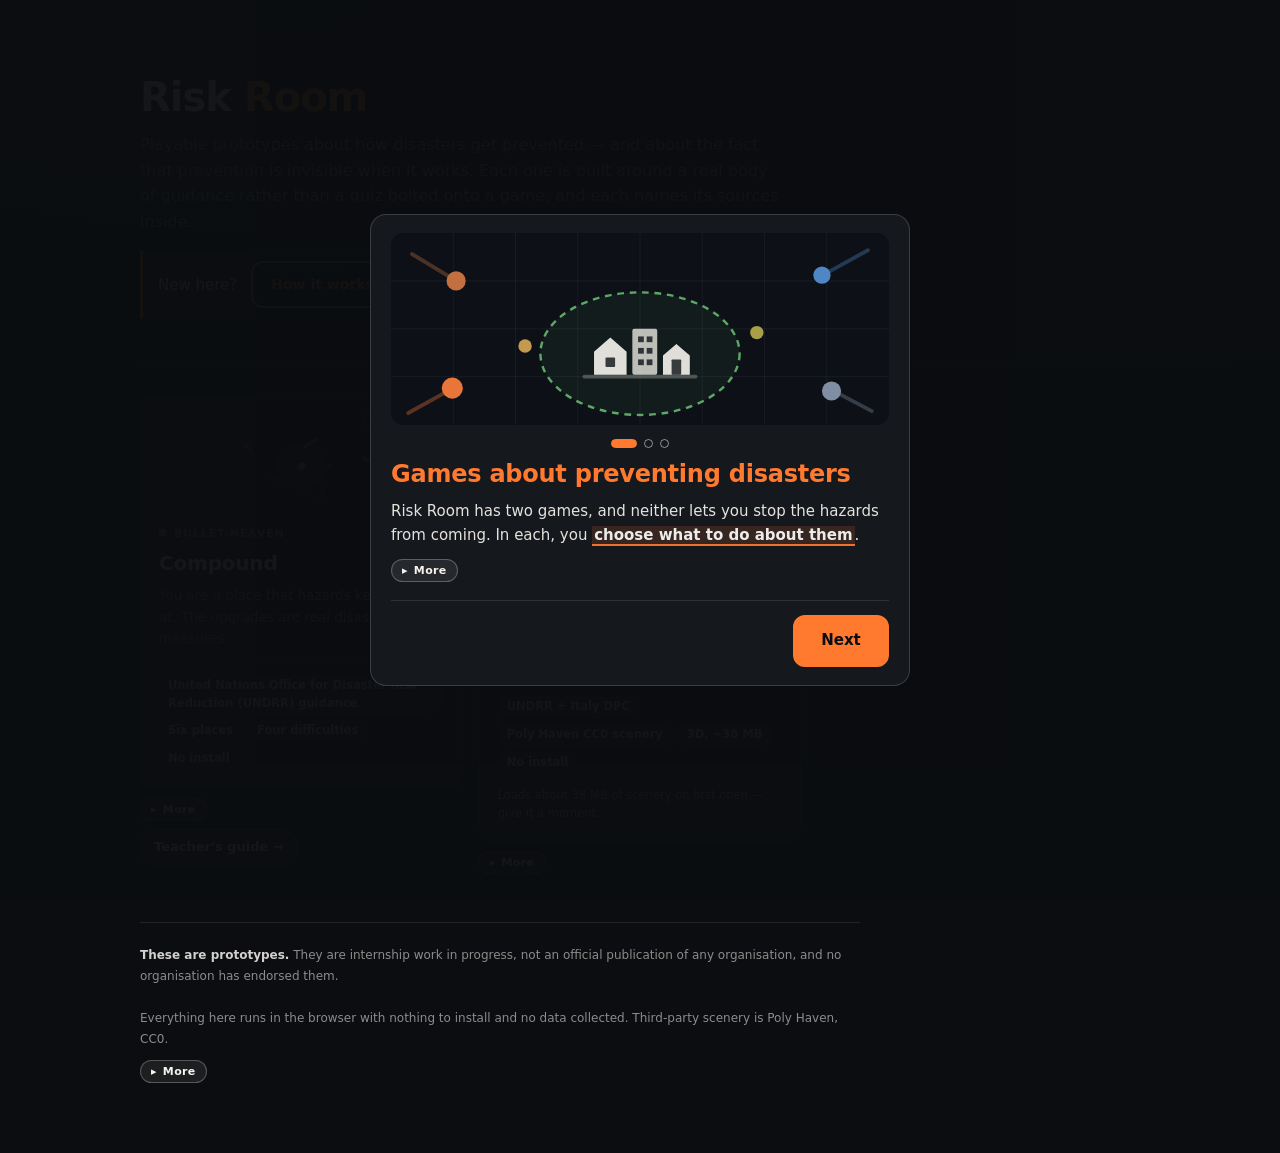
==== commit e93874ac: "Drop, Cover, Hold On and the hub: four fixes, gate-passed. On a phone the start screen drops the poi" ====
--- a/index.html
+++ b/index.html
@@ -325,7 +325,7 @@
           'ends, the place asks whether you can say why — and what you answer carries into ' +
           'the next one.',
     descShort: 'You are a place that hazards keep arriving at. The upgrades are real disaster-risk measures.',
-    meta: ['UNDRR guidance', 'Six places', 'Four difficulties', 'No install'],
+    meta: ['United Nations Office for Disaster Risk Reduction (UNDRR) guidance', 'Six places', 'Four difficulties', 'No install'],
     art: 'compound',
     // The label is the guide's own title words; the path names index.html so the hub still works opened from disk.
     guide: { href: 'compound/guide/index.html', label: 'Teacher\'s guide' },
